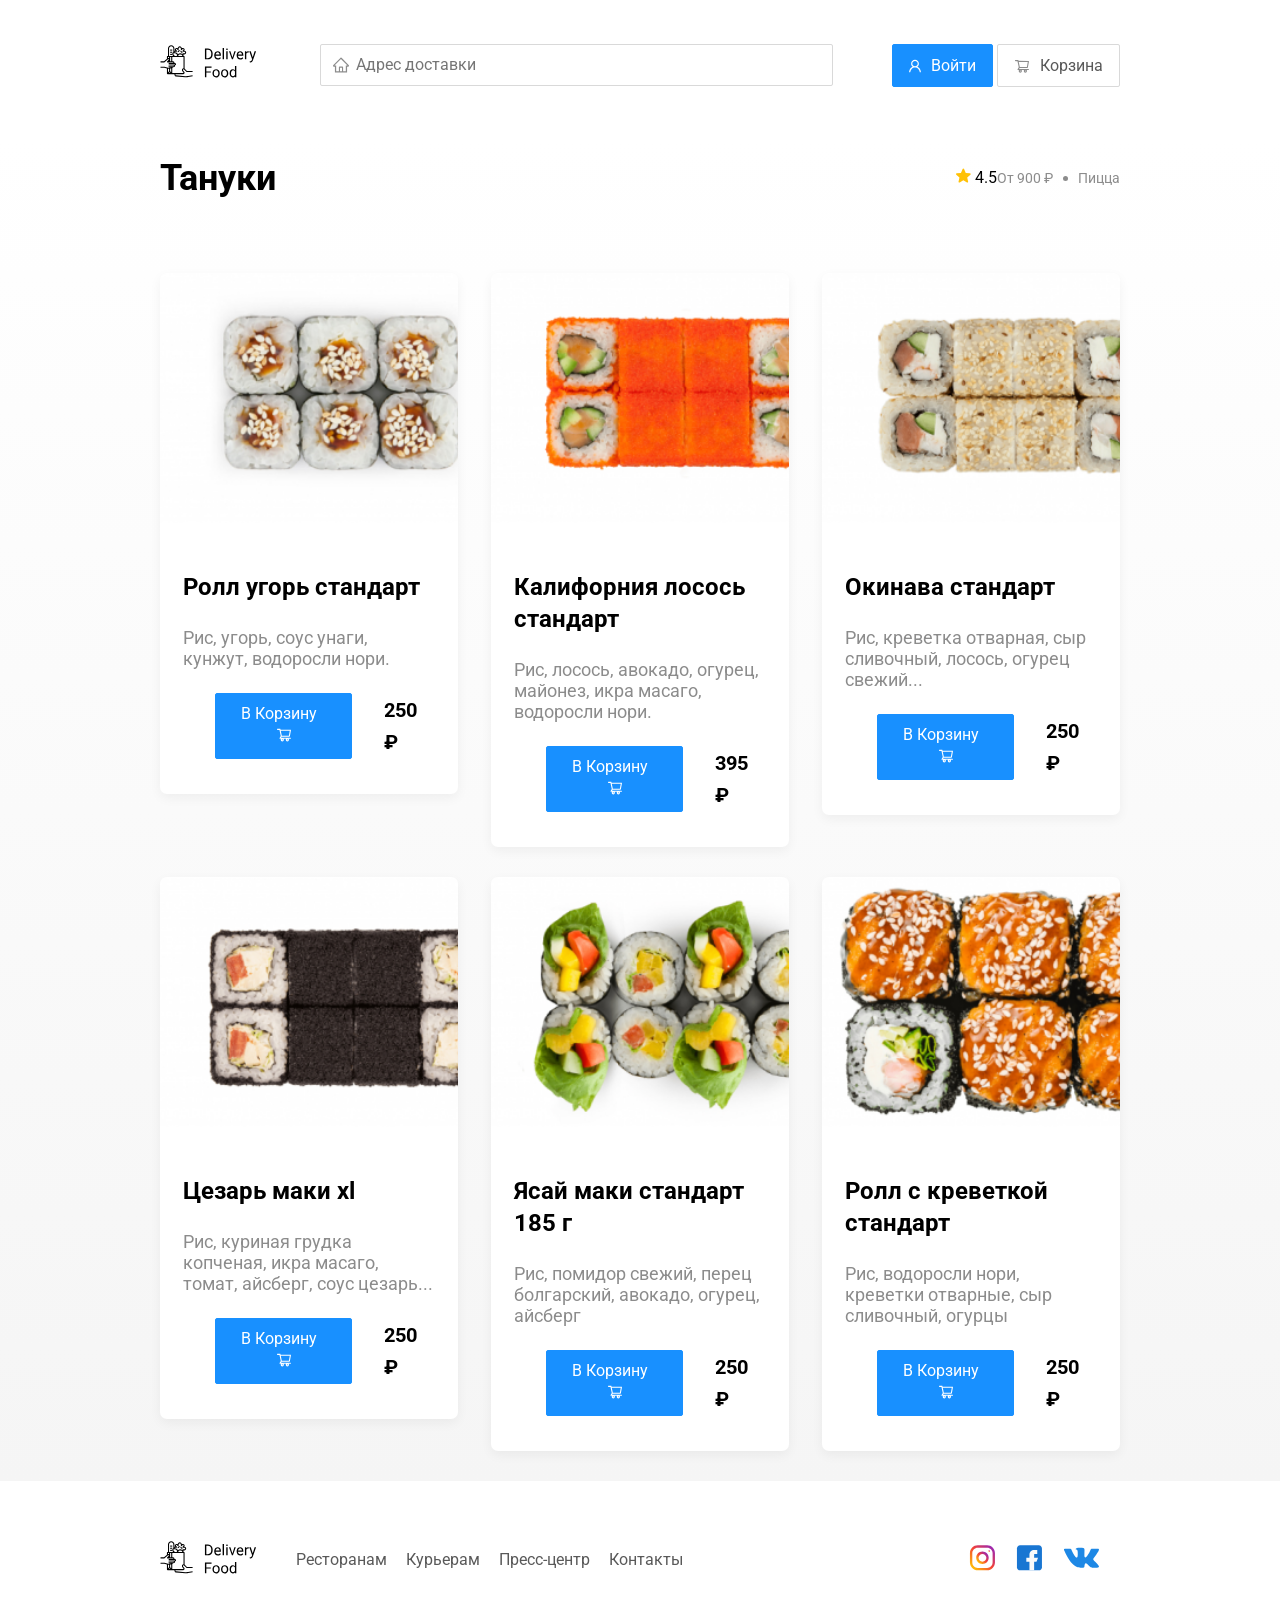
==== restourant.html @ 578c2f4e "pr2_3" ====
<!DOCTYPE html>
<html lang="en">
    <head>
        <meta charset="UTF-8">
        <meta http-equiv="X-UA-Compatible" content="IE=edge">
        <meta name="viewport" content="width=device-width, initial-scale=1.0">
        <title>Restourant - доставка еды на дом</title>
        <link rel="preconnect" href="https://fonts.googleapis.com">
        <link rel="preconnect" href="https://fonts.gstatic.com" crossorigin>
        <link href="https://fonts.googleapis.com/css2?family=Roboto:wght@400;700&display=swap" rel="stylesheet">  
        <link rel="stylesheet" href="css/normalize.css">      
        <link rel="stylesheet" href="css/style.css">
    </head>
    <body>
    <!-- Шапка сайта -->
        <div class="container">
            <header class="header">
                <a href="index.html" class="logo">
                    <img src="img/logo.svg" alt="logo" class="logo">
                </a>
                <input type="text" class="input input-addres" placeholder="Адрес доставки">
                <div class="buttons">
                    <button class="button button-primary">
                        <img src="img/user.svg" alt="user" class="button-icon">
                        <span class="button-text">Войти</span>
                    </button>
                    <button class="button ">
                        <img src="img/shopping-cart.svg" alt="shop" class="button-icon">
                        <span class="button-text">Корзина</span>
                    </button>
                </div>
            </header>
        </div>
        <main class="main">
            <div class="container">
            
                <section class="restaurants">
                    <div class="section-heading">
                        <h2 class="section-title">Тануки</h2>
                        <div class="card-info">
                            <div class="rating">
                                <img src="img/Vector.svg" alt="rating" class="rating-start">
                                4.5
                            </div>
                            <div class="price">От 900 ₽</div>
                            <div class="category">Пицца</div>
                        </div>
                    </div>
                    <!--cards-->
                    <div class="cards">
                        <div class="card">
                            <img src="img/card_1.png" alt="image" class="card-image">
                            <div class="card-text">
                                <div class="card-head">
                                    <h3 class="card-title">Ролл угорь стандарт</h3>  
                                </div>
                                <div class="card-info">
                                    <div class="ingredients">Рис, угорь, соус унаги, кунжут, водоросли нори.</div>
                                    <div class="card-buttons">
                                        <button class="button button-primary">
                                            <span class="button-card-text">В Корзину</span>
                                            <img 
                                            src="img/shopping-cart_бел.svg" 
                                            alt="shopping-cart" 
                                            class="button-card-img"
                                            />   
                                        </button>
                                        <strong class="card-price-bold">250 ₽</strong>
                                    </div>
                                </div>
                            </div>
                        </div>
                        <div class="card">
                            <img src="img/card_2.png" alt="image" class="card-image">
                            <div class="card-text">
                                <div class="card-head">
                                    <h3 class="card-title">Калифорния лосось стандарт</h3>  
                                </div>
                                <div class="card-info">
                                    <div class="ingredients">Рис, лосось, авокадо, огурец, майонез, икра масаго, водоросли нори.</div>
                                    <div class="card-buttons">
                                        <button class="button button-primary">
                                            <span class="button-card-text">В Корзину</span>
                                            <img 
                                            src="img/shopping-cart_бел.svg" 
                                            alt="shopping-cart" 
                                            class="button-card-img"
                                            />   
                                        </button>
                                        <strong class="card-price-bold">395 ₽</strong>
                                    </div>
                                </div>
                            </div>
                        </div>
                        <div class="card">
                            <img src="img/card_3.png" alt="image" class="card-image">
                            <div class="card-text">
                                <div class="card-head">
                                    <h3 class="card-title">Окинава стандарт</h3>  
                                </div>
                                <div class="card-info">
                                    <div class="ingredients"> Рис, креветка отварная, сыр сливочный, лосось, огурец свежий...</div>
                                    <div class="card-buttons">
                                        <button class="button button-primary">
                                            <span class="button-card-text">В Корзину</span>
                                            <img 
                                            src="img/shopping-cart_бел.svg" 
                                            alt="shopping-cart" 
                                            class="button-card-img"
                                            />   
                                        </button>
                                        <strong class="card-price-bold">250 ₽</strong>
                                    </div>
                                </div>
                            </div>
                        </div>
                        <div class="card">
                            <img src="img/card_4.png" alt="image" class="card-image">
                            <div class="card-text">
                                <div class="card-head">
                                    <h3 class="card-title">Цезарь маки хl</h3>  
                                </div>
                                <div class="card-info">
                                    <div class="ingredients">Рис, куриная грудка копченая, икра масаго, томат, айсберг, соус цезарь...</div>
                                    <div class="card-buttons">
                                        <button class="button button-primary">
                                            <span class="button-card-text">В Корзину</span>
                                            <img 
                                            src="img/shopping-cart_бел.svg" 
                                            alt="shopping-cart" 
                                            class="button-card-img"
                                            />   
                                        </button>
                                        <strong class="card-price-bold">250 ₽</strong>
                                    </div>
                                </div>
                            </div>
                        </div>
                        <div class="card">
                            <img src="img/card_5.png" alt="image" class="card-image">
                            <div class="card-text">
                                <div class="card-head">
                                    <h3 class="card-title">Ясай маки стандарт 185 г</h3>  
                                </div>
                                <div class="card-info">
                                    <div class="ingredients">Рис, помидор свежий, перец болгарский, авокадо, огурец, айсберг</div>
                                    <div class="card-buttons">
                                        <button class="button button-primary">
                                            <span class="button-card-text">В Корзину</span>
                                            <img 
                                            src="img/shopping-cart_бел.svg" 
                                            alt="shopping-cart" 
                                            class="button-card-img"
                                            />   
                                        </button>
                                        <strong class="card-price-bold">250 ₽</strong>
                                    </div>
                                </div>
                            </div>
                        </div>
                        <div class="card">
                            <img src="img/card_6.png" alt="image" class="card-image">
                            <div class="card-text">
                                <div class="card-head">
                                    <h3 class="card-title">Ролл с креветкой стандарт</h3>  
                                </div>
                                <div class="card-info">
                                    <div class="ingredients">Рис, водоросли нори, креветки отварные, сыр сливочный, огурцы</div>
                                    <div class="card-buttons">
                                        <button class="button button-primary">
                                            <span class="button-card-text">В Корзину</span>
                                            <img 
                                            src="img/shopping-cart_бел.svg" 
                                            alt="shopping-cart" 
                                            class="button-card-img"
                                            />   
                                        </button>
                                        <strong class="card-price-bold">250 ₽</strong>
                                    </div>
                                </div>
                            </div>
                        </div>
                    </div>
                </section>
            </div>
        </main>
        <footer class="footer">
            <div class="container">
                <div class="footer-block">
                    <img src="img/logo.svg" alt="" class="logo footer-logo">
                    <nav class="footer-nav">
                        <a href="#" class="footer-link">Ресторанам</a>
                        <a href="#" class="footer-link">Курьерам</a>
                        <a href="#" class="footer-link">Пресс-центр</a>
                        <a href="#" class="footer-link">Контакты</a>
                    </nav>
                    <div class="social-links">
                        <a href="#" class="social-link"><img src="img/inst.svg" alt="Instagramm"></a>
                        <a href="#" class="social-link"><img src="img/faceb.svg" alt="facebook"></a>
                        <a href="#" class="social-link"><img src="img/vk.svg" alt="vk"></a>
                    </div>
                </div>
            </div>
        </footer>
    </body>
</html>
---- css/style.css ----
body{
    font-family: 'Roboto', sans-serif;   
    padding-top: 44px;
   }
   
   *{
       box-sizing: border-box;
   }
   .container { 
       max-width: 1200px;
       margin: auto;
   }
   
   .header {
       display: flex;
       align-items: center;
       justify-content: space-between;
       margin-bottom: 40px;
   }
   
   .input{
       background: #FFFFFF;
       border: 1px solid #D9D9D9;
       border-radius: 2px;  
       font-size: 16px;
       line-height: 24px;
       padding: 8px;
       padding-left: 35px;
       background-repeat:  no-repeat;
       background-position: left 11px center;
   }
   .input-addres{
       flex: 0.8;  
       background-image: url(../img/home.svg);
   }
   .input-search{
       width: 300px;
       background-image: url(../img/search.svg);  
       margin-left: auto;
   
   }
   .button {
       padding: 8px 16px;
       background: #FFFFFF;
       border: 1px solid #D9D9D9;
       box-sizing: border-box;
       box-shadow: 0px 0px 2px rgba(0, 0, 0, 0.0015);
       border-radius: 2px;
       color: #595959;
       font-size: 16px;
       line-height: 24px;
   }
   
   .button-primary {
       background: #1890FF;
       border-radius: 2px;
       border: 1px solid #1890FF;
       color: #fff;
   }
   
   .button-icon {
       margin-right: 6px;
       vertical-align: middle;
   }
   .button-card-text{
       margin-right: 10px;
   }
   .button-text{
       vertical-align: middle;
   }
   
   .promo{
       filter: drop-shadow(0px 7px 12px rgba(158, 158, 163, 0.1));
       background: #FFF1B8 url(../img/promo.png) no-repeat top 50px right -100px /800px;
       border-radius: 10px;
       padding: 68px 70px;
       margin-bottom: 56px;
   }
   
   .promo-title{
       font-style: normal;
       font-weight: bold;
       font-size: 39px;
       line-height: 46px;
       color: #302C34;
   }
   
   .promo-text{
       max-width: 538px;
       font-family: Roboto;
       font-style: normal;
       font-weight: normal;
       font-size: 24px;
       line-height: 28px;
       color: #302C34;
   }
   .main{
    background: linear-gradient(180deg, rgba(245, 245, 245, 0) 1.04%, #F5F5F5 100%);
   }
   .section-heading{
       display: flex;
       align-items: center;
       justify-content: space-between;
       margin-bottom: 44px;
       
   }
   
   .section-title{
       font-family: Roboto;
       font-style: normal;
       font-weight: bold;
       font-size: 36px;
       line-height: 42px;
       color: #000000;
       margin-right: 30px;
   }
   .card{
        background: #FFFFFF;
        box-shadow: 0px 4px 12px rgba(0, 0, 0, 0.05);
        border-radius: 7px;
        overflow: hidden;
        margin-bottom: 30px;
        flex-basis: 31%;
        text-decoration: none;
   }
   .cards{
       display: flex;
       align-items: flex-start;
       flex-wrap: wrap;
       justify-content: space-between;
   }
   .card-image{
       width: 384px;
       height: 250px;
       object-fit: cover;
   }
   .card-text{
       padding-top: 20px;
       padding-bottom: 35px;
       padding-left: 23px;
       padding-right: 23px;
   }
   .card-head{
       display: flex;
       align-items: center;
       justify-content: space-between;
   }
   .card-title{
       font-style: normal;
       font-weight: bold;
       font-size: 24px;
       line-height: 32px;
   }
   .card-title-reg{
       font-weight: 400;
   }
   .card-tag{
       font-style: normal;
       font-weight: normal;
       font-size: 12px;
       line-height: 20px;
       color: #FFFFFF;
       background: #262626;
       border-radius: 2px;
       padding: 1px 8px;
   }
   .card-info{
       display: flex;
       align-items: center;
       flex-wrap: wrap;
   }
   .card-buttons{
       display: flex;
       margin-left: 32px;
       align-items: center;
       margin-top: 24px;
   }
   .card-price-bold{
        font-weight: bold;
        font-size: 20px;
        line-height: 32px;
        margin-left: 32px;
   }
   .card .rating{
       margin-right: 26px;
       color: #FFC107;
       font-style: normal;
       font-weight: bold;
       font-size: 18px;
       line-height: 32px;
   }
   .price, 
   .category {
        font-size: 18px;
        line-height: 32px;
        color: #8C8C8C;
   }
   .price{
       margin-right: 10px;
   }
   .ingredients{
        font-size: 18px;
        line-height: 21px;
        color: #8C8C8C;
   }
   .category{
        text-overflow: ellipsis;
        overflow: hidden;
        white-space: nowrap;
        max-width: 150px;
   }
   .price:after{
       content: "";
       width: 5px;
       height: 5px;
       background-color: #8C8C8C;
       display: inline-block;
       vertical-align: middle;
       border-radius: 50%;
       margin-left: 10px;
   }
   .footer{
        padding: 60px 0;
   }
   .footer-block{
        display: flex;
        align-items: center;
        justify-content: space-between;
   }
   .footer-nav{
       margin-right: auto;
       margin-left: 35px;
   }
   .footer-link{
       display: inline-block;
       color: #595959;
       text-decoration: none;

    }
    .footer-link:not(last-child){
        margin-right: 15px;
    }
    .social-links{
        display: flex;
        align-items: center;
    }
    .social-link:not(last-child){
        margin-right: 21px;
    }
    .rating-start{
        background-size: ;
    }

    @media(max-width:1366px){
        .container{
            max-width: 960px;
        }
        .promo{
            background-size: 700px;
            background-position: top right -250px;
        }
        .category, .price{
            font-size: 14px;
        }
    }
    
    @media(max-width:992px){
        .container{
            max-width: 750px;
        }
        .promo{
         padding: 50px;   
         background-size: 400px;
         background-position: center  right -300;
        }
        .promo-text{
            font-size: 18px;
            max-width: 400px;
        }
        .card{
            flex-basis: 49%;
        }
        .footer-link{
            font-size: 16px;
        }
    }
    @media(max-width:768px){
        .container{
            max-width: 560px;
        }
        .card-info{
            flex-wrap: wrap;
        }
        .rating{
            flex-basis: 100%;
        }
        .card-title{
            font-style: 18px;
        }
        .promo{
           background-size: 374px;
        }
        .promo-title{
            font-size: 24px;
            line-height: 1.4;
        }
        .promo-text{
            margin-top: 0;
        }
    }
    @media(max-width:578px){
        .container{
            width: 90%;
        }
        .header{
            flex-wrap: wrap;
        }
        .input-addres{
            order: 5;

            margin-top: 15px;
            flex:1;
        }
        .promo{
            background-image: none;

        }
        .promo-title{
            margin-bottom: 10px;
        }
        .section-title{
            font-size: 20px;
        }
        .card{
           
            flex-basis: 100%;
        }
       .card-image{
           width: 100%;
       }
       .footer{
           padding: 30px 0;
       }
       .footer-block{
           align-items: flex-start;
       }
       .footer-nav{
           margin-left: 0;
           order: 0;
       }
       .footer-logo{
           order: 1;
           margin-right: 14px;
       }
       .social-links{
           order: 2;
       }
    }
    @media(max-width:480px){
        .button{
            min-height: 40px;
        }
        .button-text{
            display: none;
        }
        .section-heading{
            flex-wrap: wrap;
        }
        .promo{
           
            padding: 20px;
        }
        .card-text{
            font-size: 9px;
        }
        .footer-block{
           
            flex-wrap: wrap;
            flex-direction: column;
            align-items: center;
        }
        .footer-logo{
            order: 0;
            margin-bottom: 20px;
        }
        .footer-nav{
            margin-bottom: 20px;
            text-align: center;
            display: flex;
            flex-direction: column;
        }
        .footer-link:not(last-child){
            margin-left: 70px;
        }
    }
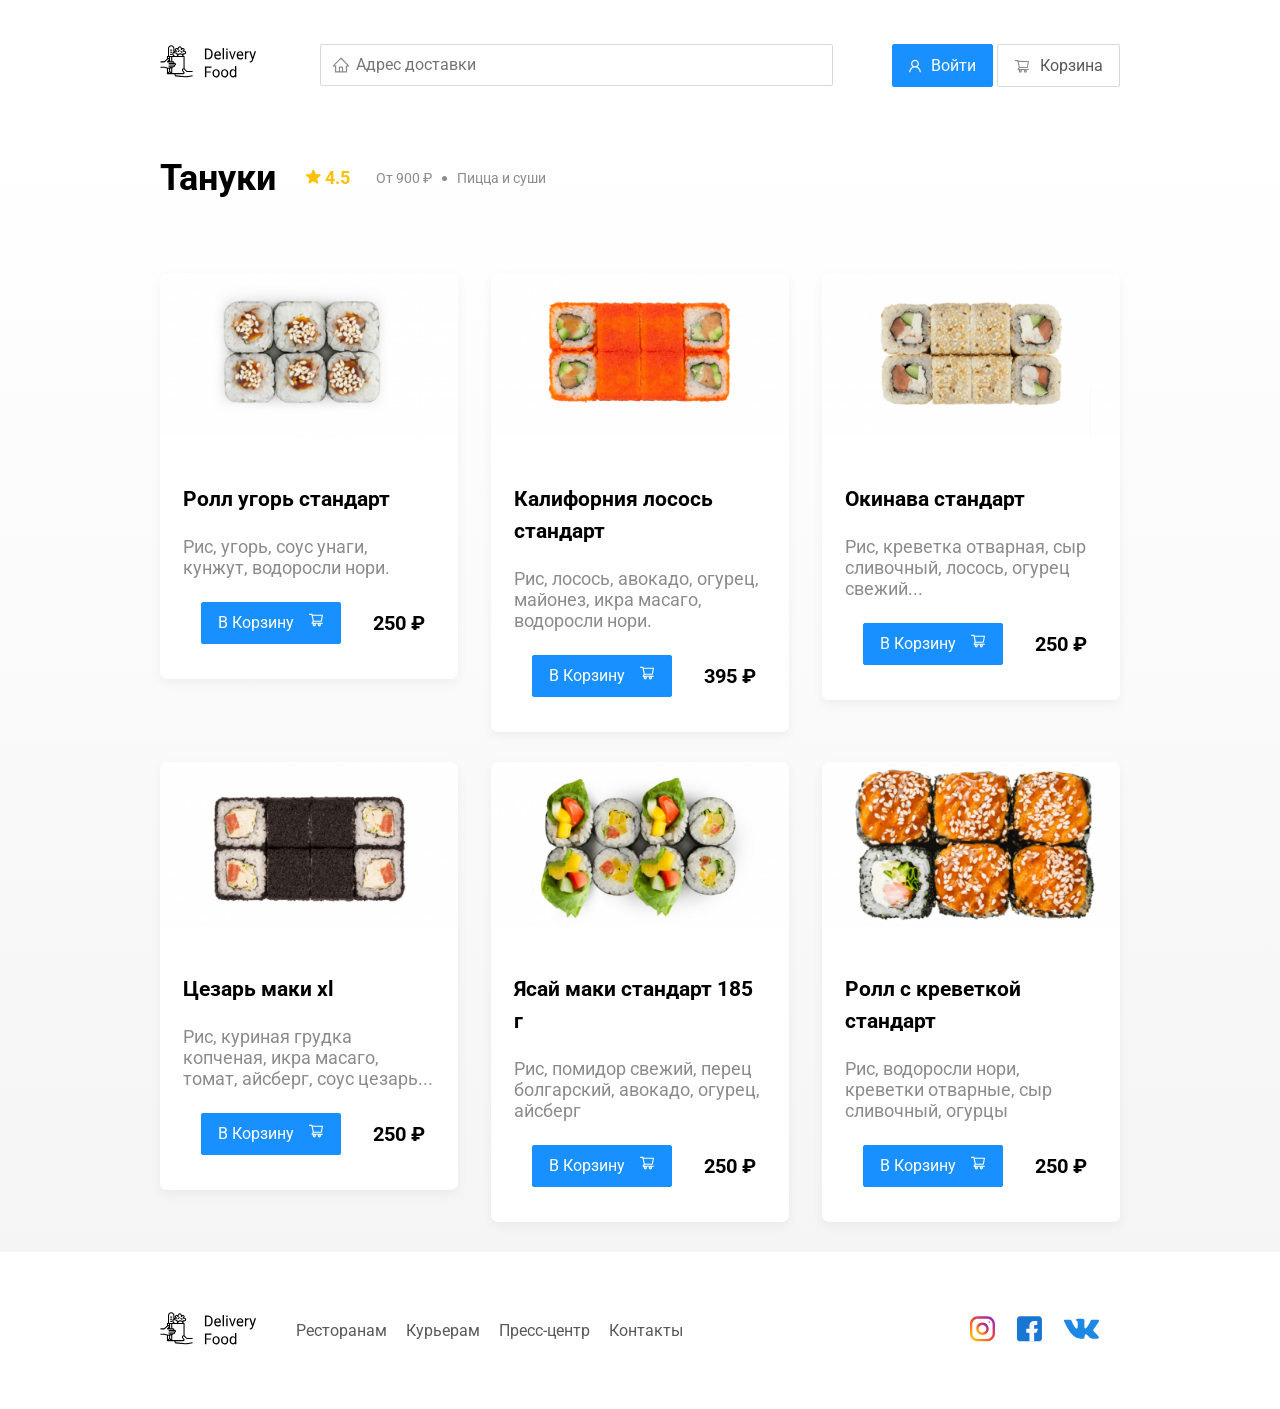
==== commit 18eb62ad: "pr2_3_2" ====
--- a/restourant.html
+++ b/restourant.html
@@ -36,14 +36,15 @@
             
                 <section class="restaurants">
                     <div class="section-heading">
-                        <h2 class="section-title">Тануки</h2>
+                       
                         <div class="card-info">
+                            <h2 class="section-title">Тануки</h2>
                             <div class="rating">
                                 <img src="img/Vector.svg" alt="rating" class="rating-start">
                                 4.5
                             </div>
                             <div class="price">От 900 ₽</div>
-                            <div class="category">Пицца</div>
+                            <div class="category">Пицца и суши</div>
                         </div>
                     </div>
                     <!--cards-->
--- a/css/style.css
+++ b/css/style.css
@@ -129,11 +129,11 @@
        flex-wrap: wrap;
        justify-content: space-between;
    }
-   .card-image{
-       width: 384px;
-       height: 250px;
-       object-fit: cover;
-   }
+   .card-image {
+    width: 100%;
+    height: 100%;
+    object-fit: cover;
+}
    .card-text{
        padding-top: 20px;
        padding-bottom: 35px;
@@ -181,7 +181,7 @@
         line-height: 32px;
         margin-left: 32px;
    }
-   .card .rating{
+   .rating{
        margin-right: 26px;
        color: #FFC107;
        font-style: normal;
@@ -247,9 +247,6 @@
     .social-link:not(last-child){
         margin-right: 21px;
     }
-    .rating-start{
-        background-size: ;
-    }
 
     @media(max-width:1366px){
         .container{
@@ -262,6 +259,12 @@
         .category, .price{
             font-size: 14px;
         }
+        .card-title {
+            font-size: 21px;
+        }
+        .card-buttons {
+            margin-left: 18px;
+        }
     }
     
     @media(max-width:992px){
@@ -306,6 +309,12 @@
         }
         .promo-text{
             margin-top: 0;
+        }
+        .card-buttons {
+            margin-left: 0px;
+        }
+        .card-title {
+            font-size: 18px;
         }
     }
     @media(max-width:578px){
@@ -335,9 +344,6 @@
            
             flex-basis: 100%;
         }
-       .card-image{
-           width: 100%;
-       }
        .footer{
            padding: 30px 0;
        }
@@ -382,14 +388,22 @@
         .footer-logo{
             order: 0;
             margin-bottom: 20px;
+            margin-right: 4px;
         }
         .footer-nav{
             margin-bottom: 20px;
             text-align: center;
             display: flex;
             flex-direction: column;
+            margin-right: 51px;
         }
         .footer-link:not(last-child){
             margin-left: 70px;
         }
+        .card-title {
+            font-size: 20px;
+        }
+        .button-icon {
+            margin-right: 0px;
+        }
     }
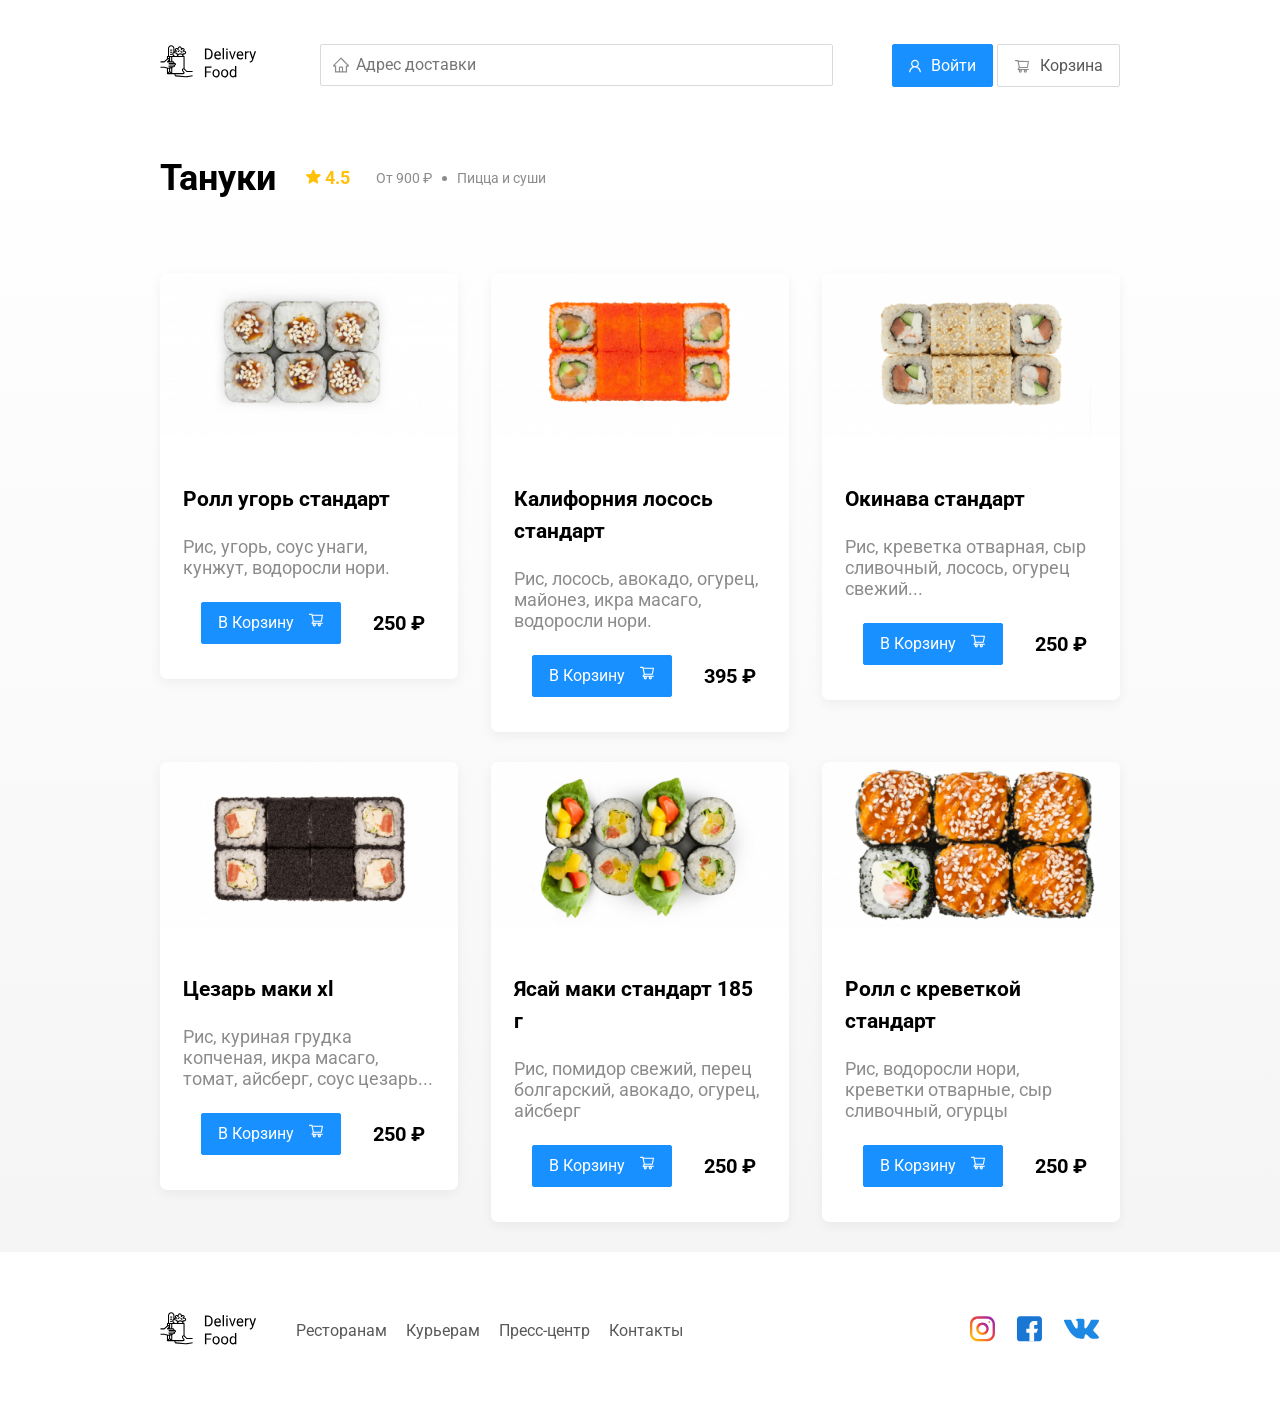
==== commit 59294321: "pr2_4" ====
--- a/restourant.html
+++ b/restourant.html
@@ -9,13 +9,18 @@
         <link rel="preconnect" href="https://fonts.gstatic.com" crossorigin>
         <link href="https://fonts.googleapis.com/css2?family=Roboto:wght@400;700&display=swap" rel="stylesheet">  
         <link rel="stylesheet" href="css/normalize.css">      
-        <link rel="stylesheet" href="css/style.css">
+        <link rel="stylesheet" href="css/style.css">  
+        <link rel="stylesheet" href="css/responsive.css"> 
+        <link
+    rel="stylesheet"
+    href="https://cdnjs.cloudflare.com/ajax/libs/animate.css/4.1.1/animate.min.css"
+  /> 
     </head>
     <body>
     <!-- Шапка сайта -->
         <div class="container">
             <header class="header">
-                <a href="index.html" class="logo">
+                <a href="index.html" class="logo animate__animated animate__fadeInRight delay-1s">
                     <img src="img/logo.svg" alt="logo" class="logo">
                 </a>
                 <input type="text" class="input input-addres" placeholder="Адрес доставки">
@@ -24,7 +29,7 @@
                         <img src="img/user.svg" alt="user" class="button-icon">
                         <span class="button-text">Войти</span>
                     </button>
-                    <button class="button ">
+                    <button class="button" id="cart-button">
                         <img src="img/shopping-cart.svg" alt="shop" class="button-icon">
                         <span class="button-text">Корзина</span>
                     </button>
@@ -49,7 +54,7 @@
                     </div>
                     <!--cards-->
                     <div class="cards">
-                        <div class="card">
+                        <div class="card wow animate__animated animate__fadeInUp" data-wow-delay="0.2s">
                             <img src="img/card_1.png" alt="image" class="card-image">
                             <div class="card-text">
                                 <div class="card-head">
@@ -71,7 +76,7 @@
                                 </div>
                             </div>
                         </div>
-                        <div class="card">
+                        <div class="card wow animate__animated animate__fadeInUp" data-wow-delay="0.4s">
                             <img src="img/card_2.png" alt="image" class="card-image">
                             <div class="card-text">
                                 <div class="card-head">
@@ -93,7 +98,7 @@
                                 </div>
                             </div>
                         </div>
-                        <div class="card">
+                        <div class="card wow animate__animated animate__fadeInUp" data-wow-delay="0.6s">
                             <img src="img/card_3.png" alt="image" class="card-image">
                             <div class="card-text">
                                 <div class="card-head">
@@ -115,7 +120,7 @@
                                 </div>
                             </div>
                         </div>
-                        <div class="card">
+                        <div class="card wow animate__animated animate__fadeInUp" data-wow-delay="0.2s">
                             <img src="img/card_4.png" alt="image" class="card-image">
                             <div class="card-text">
                                 <div class="card-head">
@@ -137,7 +142,7 @@
                                 </div>
                             </div>
                         </div>
-                        <div class="card">
+                        <div class="card wow animate__animated animate__fadeInUp" data-wow-delay="0.4s">
                             <img src="img/card_5.png" alt="image" class="card-image">
                             <div class="card-text">
                                 <div class="card-head">
@@ -159,7 +164,7 @@
                                 </div>
                             </div>
                         </div>
-                        <div class="card">
+                        <div class="card wow animate__animated animate__fadeInUp" data-wow-delay="0.6s">
                             <img src="img/card_6.png" alt="image" class="card-image">
                             <div class="card-text">
                                 <div class="card-head">
@@ -185,7 +190,7 @@
                 </section>
             </div>
         </main>
-        <footer class="footer">
+        <footer class="footer" >
             <div class="container">
                 <div class="footer-block">
                     <img src="img/logo.svg" alt="" class="logo footer-logo">
@@ -203,6 +208,70 @@
                 </div>
             </div>
         </footer>
+        <div class="modal">
+            <div class="modal-dialog">
+                <div class="modal-header">
+                    <h3 class="modal-title">Корзина</h3>
+                    <button class="close">&times;</button>
+                </div>
+                <div class="modal-body">
+                    <div class="food-row">
+                        <span class="food-name"> Ролл угорь стандарт</span>
+                        <strong class="food-price">250 ₽</strong>
+                        <div class="food-counter">
+                            <button class="counter-button">-</button>
+                            <span class="counter">1</span>
+                            <button class="counter-button">+</button>   
+                        </div>
+                    </div>
+                    <div class="food-row">
+                        <span class="food-name"> Ролл угорь стандарт</span>
+                        <strong class="food-price">250 ₽</strong>
+                        <div class="food-counter">
+                            <button class="counter-button">-</button>
+                            <span class="counter">1</span>
+                            <button class="counter-button">+</button>   
+                        </div>
+                    </div>
+                    <div class="food-row">
+                        <span class="food-name"> Ролл угорь стандарт</span>
+                        <strong class="food-price">250 ₽</strong>
+                        <div class="food-counter">
+                            <button class="counter-button">-</button>
+                            <span class="counter">1</span>
+                            <button class="counter-button">+</button>   
+                        </div>
+                    </div>
+                    <div class="food-row">
+                        <span class="food-name"> Ролл угорь стандарт</span>
+                        <strong class="food-price">250 ₽</strong>
+                        <div class="food-counter">
+                            <button class="counter-button">-</button>
+                            <span class="counter">1</span>
+                            <button class="counter-button">+</button>   
+                        </div>
+                    </div>
+                    <div class="food-row">
+                        <span class="food-name"> Ролл угорь стандарт</span>
+                        <strong class="food-price">250 ₽</strong>
+                        <div class="food-counter">
+                            <button class="counter-button">-</button>
+                            <span class="counter">1</span>
+                            <button class="counter-button">+</button>   
+                        </div>
+                    </div>
+                </div>
+                <div class="modal-footer">
+                    <span class="modal-pricetag">1250 ₽</span>
+                    <div class="footer-buttons">
+                        <button class="button button-primary">Офрормить заказ</button>
+                        <button class="button">Отмена</button>
+                    </div>
+                </div>
+            </div>   
+        </div>
+        <script src="js/wow.min.js"></script>
+        <script src="js/main.js"></script>
     </body>
 </html>
 
--- a/css/style.css
+++ b/css/style.css
@@ -247,163 +247,104 @@
     .social-link:not(last-child){
         margin-right: 21px;
     }
-
-    @media(max-width:1366px){
-        .container{
-            max-width: 960px;
-        }
-        .promo{
-            background-size: 700px;
-            background-position: top right -250px;
-        }
-        .category, .price{
-            font-size: 14px;
-        }
-        .card-title {
-            font-size: 21px;
-        }
-        .card-buttons {
-            margin-left: 18px;
-        }
-    }
-    
-    @media(max-width:992px){
-        .container{
-            max-width: 750px;
-        }
-        .promo{
-         padding: 50px;   
-         background-size: 400px;
-         background-position: center  right -300;
-        }
-        .promo-text{
-            font-size: 18px;
-            max-width: 400px;
-        }
-        .card{
-            flex-basis: 49%;
-        }
-        .footer-link{
-            font-size: 16px;
-        }
-    }
-    @media(max-width:768px){
-        .container{
-            max-width: 560px;
-        }
-        .card-info{
-            flex-wrap: wrap;
-        }
-        .rating{
-            flex-basis: 100%;
-        }
-        .card-title{
-            font-style: 18px;
-        }
-        .promo{
-           background-size: 374px;
-        }
-        .promo-title{
-            font-size: 24px;
-            line-height: 1.4;
-        }
-        .promo-text{
-            margin-top: 0;
-        }
-        .card-buttons {
-            margin-left: 0px;
-        }
-        .card-title {
-            font-size: 18px;
-        }
-    }
-    @media(max-width:578px){
-        .container{
-            width: 90%;
-        }
-        .header{
-            flex-wrap: wrap;
-        }
-        .input-addres{
-            order: 5;
-
-            margin-top: 15px;
-            flex:1;
-        }
-        .promo{
-            background-image: none;
-
-        }
-        .promo-title{
-            margin-bottom: 10px;
-        }
-        .section-title{
-            font-size: 20px;
-        }
-        .card{
-           
-            flex-basis: 100%;
-        }
-       .footer{
-           padding: 30px 0;
-       }
-       .footer-block{
-           align-items: flex-start;
-       }
-       .footer-nav{
-           margin-left: 0;
-           order: 0;
-       }
-       .footer-logo{
-           order: 1;
-           margin-right: 14px;
-       }
-       .social-links{
-           order: 2;
-       }
-    }
-    @media(max-width:480px){
-        .button{
-            min-height: 40px;
-        }
-        .button-text{
-            display: none;
-        }
-        .section-heading{
-            flex-wrap: wrap;
-        }
-        .promo{
-           
-            padding: 20px;
-        }
-        .card-text{
-            font-size: 9px;
-        }
-        .footer-block{
-           
-            flex-wrap: wrap;
-            flex-direction: column;
-            align-items: center;
-        }
-        .footer-logo{
-            order: 0;
-            margin-bottom: 20px;
-            margin-right: 4px;
-        }
-        .footer-nav{
-            margin-bottom: 20px;
-            text-align: center;
-            display: flex;
-            flex-direction: column;
-            margin-right: 51px;
-        }
-        .footer-link:not(last-child){
-            margin-left: 70px;
-        }
-        .card-title {
-            font-size: 20px;
-        }
-        .button-icon {
-            margin-right: 0px;
-        }
-    }+    .modal{
+        position: fixed;
+        left: 0;
+        top: 0;
+        width: 100%;
+        height: 100%;
+        background: rgba(0, 0, 0, 0.4);
+        display: none;
+    }
+    .is-open{
+        display: flex;
+    }
+    .modal-dialog{
+        max-width: 780px;
+        width: 95%;
+        background: #FFFFFF;
+        border-radius: 5px;
+        margin: auto;
+        padding: 40px 45px;
+    }
+    .modal-title{
+        margin: 0;
+        font-weight: bold;
+        font-size: 36px;
+        line-height: 42px;
+    }
+    .modal-header{
+        display: flex;
+        align-items: center;
+        justify-content: space-between;
+        margin-bottom: 45px;
+    }
+    .close{
+        font-size: 36px;
+        border: none;
+        background-color: transparent;
+    }
+    .modal-body{
+        margin-bottom: 52px;
+    }
+    .food-row{
+        display: flex;
+        align-items: flex-start;
+        justify-content: space-between;
+        padding-bottom: 8px;
+        border-bottom: 1px solid #D9D9D9;
+        margin-bottom: 15px;
+    }
+    .food-name{
+        font-weight: normal;
+        font-size: 18px;
+        line-height: 32px;
+    }
+    .food-price{
+        margin-left: auto;
+        margin-right: 47px;
+        font-weight: bold;
+        font-size: 20px;
+        line-height: 32px;
+    }
+    .food-counter{
+        display: flex;
+        align-items: center;
+    }
+    .counter-button{
+        display: flex;
+        align-items: center;
+        justify-content: center;
+        width: 39px;
+        height: 32px;
+        background: #FFFFFF;
+        border: 1px solid #40A9FF;
+        box-sizing: border-box;
+        border-radius: 2px;
+        font-weight: normal;
+        font-size: 14px;
+        line-height: 22px;
+        color: #40A9FF;
+    }
+    .counter{
+        font-size: 16px;
+        line-height: 24px;
+        margin-left: 10px;
+        margin-right: 10px;
+    }
+    .modal-footer{
+        display: flex;
+        align-items: center;
+        justify-content: space-between;
+    }
+    .footer-buttons{
+        display: flex;
+        align-items: center;
+    }
+    .modal-pricetag{
+        background: #262626;
+        border-radius: 5px;
+        color: #FFFFFF;
+        padding: 15px 20px;
+    }
+    
--- a/css/responsive.css
+++ b/css/responsive.css
@@ -0,0 +1,159 @@
+@media(max-width:1366px){
+    .container{
+        max-width: 960px;
+    }
+    .promo{
+        background-size: 700px;
+        background-position: top right -250px;
+    }
+    .category, .price{
+        font-size: 14px;
+    }
+    .card-title {
+        font-size: 21px;
+    }
+    .card-buttons {
+        margin-left: 18px;
+    }
+}
+
+@media(max-width:992px){
+    .container{
+        max-width: 750px;
+    }
+    .promo{
+     padding: 50px;   
+     background-size: 400px;
+     background-position: center  right -300;
+    }
+    .promo-text{
+        font-size: 18px;
+        max-width: 400px;
+    }
+    .card{
+        flex-basis: 49%;
+    }
+    .footer-link{
+        font-size: 16px;
+    }
+}
+@media(max-width:768px){
+    .container{
+        max-width: 560px;
+    }
+    .card-info{
+        flex-wrap: wrap;
+    }
+    .rating{
+        flex-basis: 100%;
+    }
+    .card-title{
+        font-style: 18px;
+    }
+    .promo{
+       background-size: 374px;
+    }
+    .promo-title{
+        font-size: 24px;
+        line-height: 1.4;
+    }
+    .promo-text{
+        margin-top: 0;
+    }
+    .card-buttons {
+        margin-left: 0px;
+    }
+    .card-title {
+        font-size: 18px;
+    }
+}
+@media(max-width:578px){
+    .container{
+        width: 90%;
+    }
+    .header{
+        flex-wrap: wrap;
+    }
+    .input-addres{
+        order: 5;
+
+        margin-top: 15px;
+        flex:1;
+    }
+    .promo{
+        background-image: none;
+
+    }
+    .promo-title{
+        margin-bottom: 10px;
+    }
+    .section-title{
+        font-size: 20px;
+    }
+    .card{
+       
+        flex-basis: 100%;
+    }
+   .footer{
+       padding: 30px 0;
+   }
+   .footer-block{
+       align-items: flex-start;
+   }
+   .footer-nav{
+       margin-left: 0;
+       order: 0;
+   }
+   .footer-logo{
+       order: 1;
+       margin-right: 14px;
+   }
+   .social-links{
+       order: 2;
+   }
+}
+@media(max-width:480px){
+    .button{
+        min-height: 40px;
+    }
+    .button-text{
+        display: none;
+    }
+    .section-heading{
+        flex-wrap: wrap;
+    }
+    .promo{
+       
+        padding: 20px;
+    }
+    .card-text{
+        font-size: 9px;
+    }
+    .footer-block{
+       
+        flex-wrap: wrap;
+        flex-direction: column;
+        align-items: center;
+    }
+    .footer-logo{
+        order: 0;
+        margin-bottom: 20px;
+        margin-right: 4px;
+    }
+    .footer-nav{
+        margin-bottom: 20px;
+        text-align: center;
+        display: flex;
+        flex-direction: column;
+        margin-right: 51px;
+    }
+    .footer-link:not(last-child){
+        margin-left: 70px;
+    }
+    .card-title {
+        font-size: 20px;
+    }
+    .button-icon {
+        margin-right: 0px;
+    }
+}
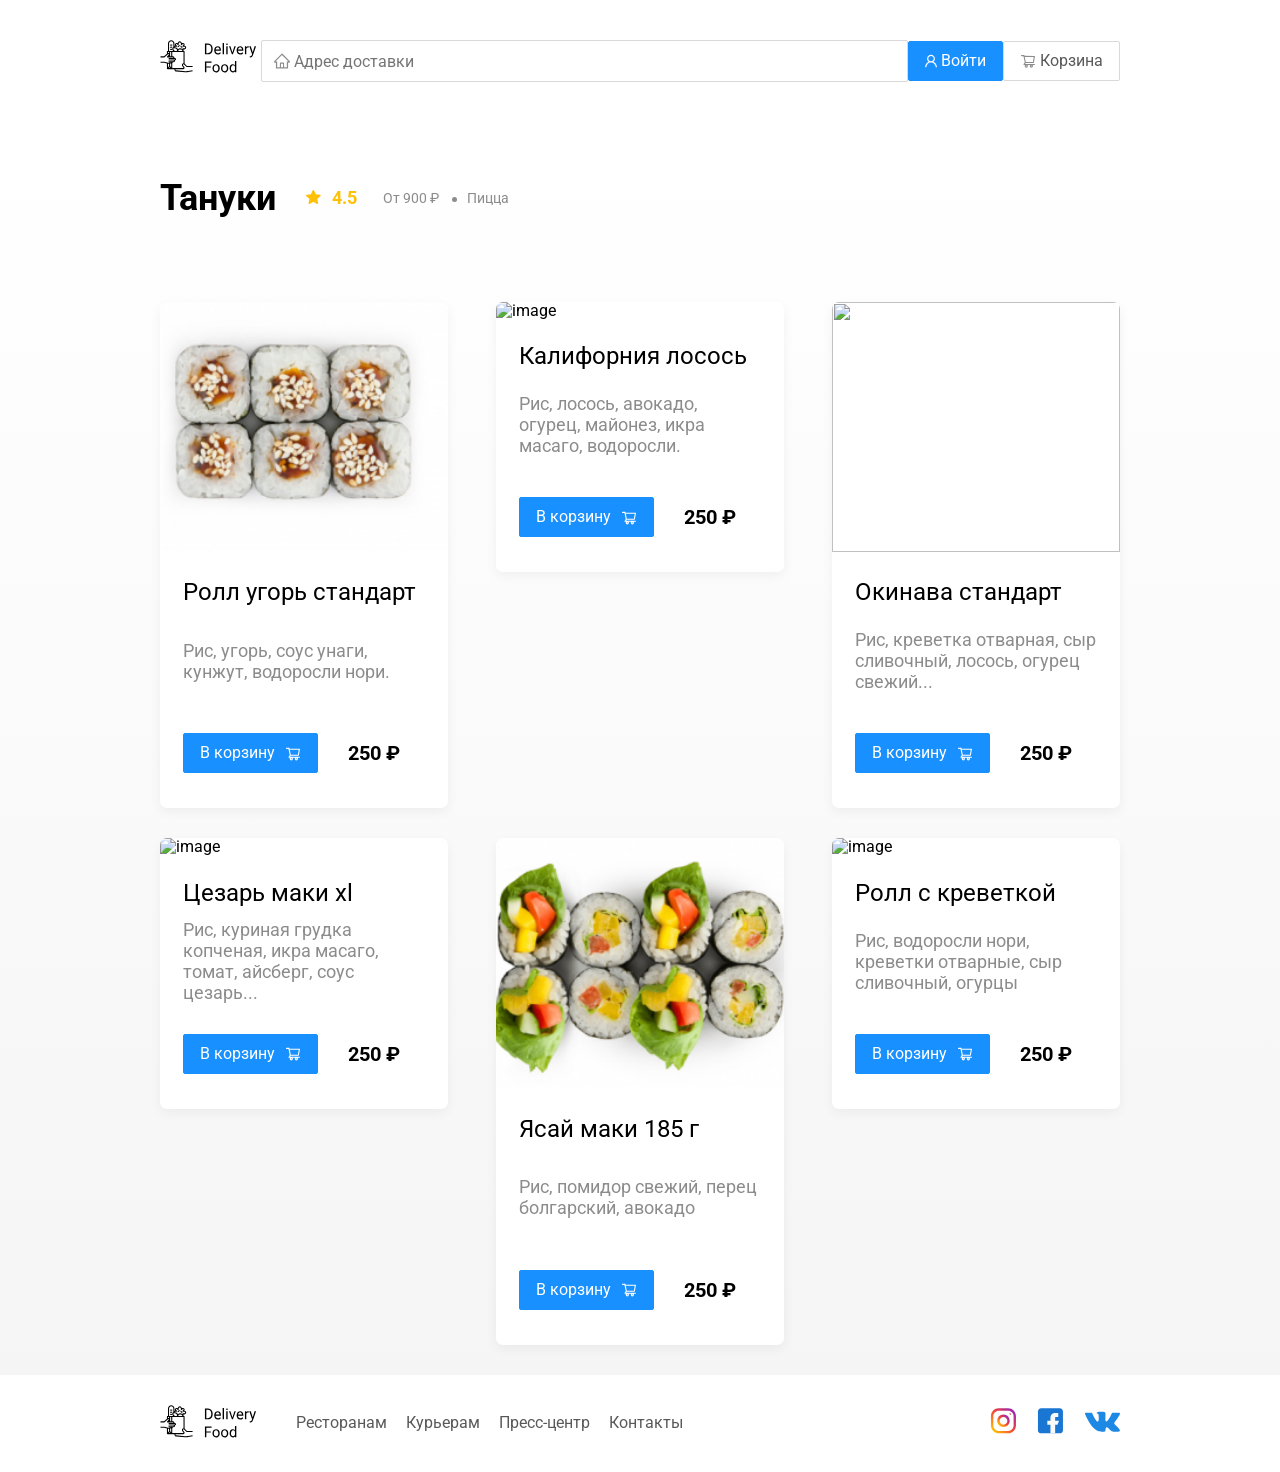
==== commit d5654576: "pr4_3" ====
--- a/restourant.html
+++ b/restourant.html
@@ -1,277 +1,266 @@
 <!DOCTYPE html>
 <html lang="en">
-    <head>
-        <meta charset="UTF-8">
-        <meta http-equiv="X-UA-Compatible" content="IE=edge">
-        <meta name="viewport" content="width=device-width, initial-scale=1.0">
-        <title>Restourant - доставка еды на дом</title>
-        <link rel="preconnect" href="https://fonts.googleapis.com">
-        <link rel="preconnect" href="https://fonts.gstatic.com" crossorigin>
-        <link href="https://fonts.googleapis.com/css2?family=Roboto:wght@400;700&display=swap" rel="stylesheet">  
-        <link rel="stylesheet" href="css/normalize.css">      
-        <link rel="stylesheet" href="css/style.css">  
-        <link rel="stylesheet" href="css/responsive.css"> 
-        <link
-    rel="stylesheet"
-    href="https://cdnjs.cloudflare.com/ajax/libs/animate.css/4.1.1/animate.min.css"
-  /> 
-    </head>
-    <body>
-    <!-- Шапка сайта -->
+<head>
+    <meta charset="UTF-8">
+    <meta name="viewport" content="width=device-width, initial-scale=1.0">
+    <meta http-equiv="X-UA-Compatible" content="ie=edge">
+    <title>Delivery Food - доставка еды на дом</title>
+    <link rel="preconnect" href="https://fonts.googleapis.com">
+    <link rel="preconnect" href="https://fonts.gstatic.com" crossorigin>
+    <link href="https://fonts.googleapis.com/css2?family=Roboto:wght@400;700&display=swap" rel="stylesheet">
+    <link rel="stylesheet" href="css/normalize.css">
+    <link rel="stylesheet" href="https://cdnjs.cloudflare.com/ajax/libs/animate.css/4.1.1/animate.min.css"/>
+    <link rel="stylesheet" href="css/style.css">
+</head>
+<body>
+    <div class="container">
+        <header class="header">
+            <a href="index.html" class=""><img src="img/logo.svg" alt="Delivery Food" class="logo"></a>
+            <input type="text" class="input input-address" placeholder="Адрес доставки">
+            <div class="buttons">
+                <button class="button button-primary"> 
+                    <img src="img/login.svg" alt="" class="button-icon"> 
+                    <span class="button-text"> Войти </span> 
+                </button>
+                <button class="button " id="cart-button"> 
+                    <img src="img/shopping-cart.svg" alt="" class="button-icon"> 
+                    <span class="button-text"> Корзина </span>
+                </button>
+            </div>
+        </header>
+    </div>   
+    
+    <main class="main">
         <div class="container">
-            <header class="header">
-                <a href="index.html" class="logo animate__animated animate__fadeInRight delay-1s">
-                    <img src="img/logo.svg" alt="logo" class="logo">
-                </a>
-                <input type="text" class="input input-addres" placeholder="Адрес доставки">
-                <div class="buttons">
-                    <button class="button button-primary">
-                        <img src="img/user.svg" alt="user" class="button-icon">
-                        <span class="button-text">Войти</span>
-                    </button>
-                    <button class="button" id="cart-button">
-                        <img src="img/shopping-cart.svg" alt="shop" class="button-icon">
-                        <span class="button-text">Корзина</span>
-                    </button>
-                </div>
-            </header>
+            <section class="cards-block">
+                <div class="section-heading">
+                    <h2 class="section-title">
+                        Тануки
+                    </h2>
+                    <div class="card-info">
+                        <div class="rating">
+                            <img src="img/star.svg" alt="star" class="rating-star">
+                            4.5
+                        </div>
+                        <div class="price">
+                            От 900 ₽
+                        </div>
+                        <div class="category">
+                            Пицца
+                        </div>
+                    </div>
+                </div>
+                <div class="cards">
+                    <div class="card wow animate__animated animate__fadeInUp" data-wow-delay="0">
+                        <img src="img/rol.jpg" alt="image" class="card-image">
+                        <div class="card-text">
+                            <div class="card-heading">
+                                <h3 class="card-title card-title-reg">
+                                    Ролл угорь стандарт
+                                </h3>
+                            </div>
+                            <div class="card-info">
+                                <div class="ingredietns">
+                                    Рис, угорь, соус унаги, кунжут, водоросли нори.
+                                </div>
+                            </div>
+                            <div class="card-buttons">
+                                <button class="button button-primary">
+                                    <span class="button-card-text">В корзину</span>
+                                    <img src="img/cart2.svg" alt="shopping-cart" class="card-button-image">
+                                </button>
+                                <strong class="card-price-bold">250 ₽</strong>
+                            </div>
+                        </div>
+                    </div>
+                    <div class="card wow animate__animated animate__fadeInUp" data-wow-delay="0.2s">
+                        <img src="img/kaliflos.jpg" alt="image" class="card-image">
+                        <div class="card-text">
+                            <div class="card-heading">
+                                <h3 class="card-title card-title-reg">
+                                    Калифорния лосось
+                                </h3>
+                            </div>
+                            <div class="card-info">
+                                <div class="ingredietns">
+                                    Рис, лосось, авокадо, огурец, майонез, икра масаго, водоросли.
+                                </div>
+                            </div>
+                            <div class="card-buttons">
+                                <button class="button button-primary">
+                                    <span class="button-card-text">В корзину</span>
+                                    <img src="img/cart2.svg" alt="shopping-cart" class="card-button-image">
+                                </button>
+                                <strong class="card-price-bold">250 ₽</strong>
+                            </div>
+                        </div>
+                    </div>
+                    <div class="card wow animate__animated animate__fadeInUp" data-wow-delay="0.4s">
+                        <img src="img/okinava.jpg"image" class="card-image">
+                        <div class="card-text">
+                            <div class="card-heading">
+                                <h3 class="card-title card-title-reg">
+                                    Окинава стандарт
+                                </h3>
+                            </div>
+                            <div class="card-info">
+                                <div class="ingredietns">
+                                    Рис, креветка отварная, сыр сливочный, лосось, огурец свежий...
+                                </div>
+                            </div>
+                            <div class="card-buttons">
+                                <button class="button button-primary">
+                                    <span class="button-card-text">В корзину</span>
+                                    <img src="img/cart2.svg" alt="shopping-cart" class="card-button-image">
+                                </button>
+                                <strong class="card-price-bold">250 ₽</strong>
+                            </div>
+                        </div>
+                    </div>
+                    <div class="card wow animate__animated animate__fadeInUp" data-wow-delay="0">
+                        <img src="img/ces.jpg" alt="image" class="card-image">
+                        <div class="card-text">
+                            <div class="card-heading">
+                                <h3 class="card-title card-title-reg">
+                                    Цезарь маки хl
+                                </h3>
+                            </div>
+                            <div class="card-info">
+                                <div class="ingredietns">
+                                    Рис, куриная грудка копченая, икра масаго, томат, айсберг, соус цезарь...
+                                </div>
+                            </div>
+                            <div class="card-buttons">
+                                <button class="button button-primary">
+                                    <span class="button-card-text">В корзину</span>
+                                    <img src="img/cart2.svg" alt="shopping-cart" class="card-button-image">
+                                </button>
+                                <strong class="card-price-bold">250 ₽</strong>
+                            </div>
+                        </div>
+                    </div>
+                    <div class="card wow animate__animated animate__fadeInUp" data-wow-delay="0.2s">
+                        <img src="img/yasay.jpg" alt="image" class="card-image">
+                        <div class="card-text">
+                            <div class="card-heading">
+                                <h3 class="card-title card-title-reg">
+                                    Ясай маки 185 г
+                                </h3>
+                            </div>
+                            <div class="card-info">
+                                <div class="ingredietns">
+                                    Рис, помидор свежий, перец болгарский, авокадо
+                                </div>
+                            </div>
+                            <div class="card-buttons">
+                                <button class="button button-primary">
+                                    <span class="button-card-text">В корзину</span>
+                                    <img src="img/cart2.svg" alt="shopping-cart" class="card-button-image">
+                                </button>
+                                <strong class="card-price-bold">250 ₽</strong>
+                            </div>
+                        </div>
+                    </div>
+                    <div class="card wow animate__animated animate__fadeInUp" data-wow-delay="0.4s">
+                        <img src="img/roolls.jpg" alt="image" class="card-image">
+                        <div class="card-text">
+                            <div class="card-heading">
+                                <h3 class="card-title card-title-reg">
+                                    Ролл с креветкой
+                                </h3>
+                            </div>
+                            <div class="card-info">
+                                <div class="ingredietns">
+                                    Рис, водоросли нори, креветки отварные, сыр сливочный, огурцы
+                                </div>
+                            </div>
+                            <div class="card-buttons">
+                                <button class="button button-primary">
+                                    <span class="button-card-text">В корзину</span>
+                                    <img src="img/cart2.svg" alt="shopping-cart" class="card-button-image">
+                                </button>
+                                <strong class="card-price-bold">250 ₽</strong>
+                            </div>
+                        </div>
+                    </div>
+                    
+                </div>
+            </section>
         </div>
-        <main class="main">
-            <div class="container">
-            
-                <section class="restaurants">
-                    <div class="section-heading">
-                       
-                        <div class="card-info">
-                            <h2 class="section-title">Тануки</h2>
-                            <div class="rating">
-                                <img src="img/Vector.svg" alt="rating" class="rating-start">
-                                4.5
-                            </div>
-                            <div class="price">От 900 ₽</div>
-                            <div class="category">Пицца и суши</div>
-                        </div>
-                    </div>
-                    <!--cards-->
-                    <div class="cards">
-                        <div class="card wow animate__animated animate__fadeInUp" data-wow-delay="0.2s">
-                            <img src="img/card_1.png" alt="image" class="card-image">
-                            <div class="card-text">
-                                <div class="card-head">
-                                    <h3 class="card-title">Ролл угорь стандарт</h3>  
-                                </div>
-                                <div class="card-info">
-                                    <div class="ingredients">Рис, угорь, соус унаги, кунжут, водоросли нори.</div>
-                                    <div class="card-buttons">
-                                        <button class="button button-primary">
-                                            <span class="button-card-text">В Корзину</span>
-                                            <img 
-                                            src="img/shopping-cart_бел.svg" 
-                                            alt="shopping-cart" 
-                                            class="button-card-img"
-                                            />   
-                                        </button>
-                                        <strong class="card-price-bold">250 ₽</strong>
-                                    </div>
-                                </div>
-                            </div>
-                        </div>
-                        <div class="card wow animate__animated animate__fadeInUp" data-wow-delay="0.4s">
-                            <img src="img/card_2.png" alt="image" class="card-image">
-                            <div class="card-text">
-                                <div class="card-head">
-                                    <h3 class="card-title">Калифорния лосось стандарт</h3>  
-                                </div>
-                                <div class="card-info">
-                                    <div class="ingredients">Рис, лосось, авокадо, огурец, майонез, икра масаго, водоросли нори.</div>
-                                    <div class="card-buttons">
-                                        <button class="button button-primary">
-                                            <span class="button-card-text">В Корзину</span>
-                                            <img 
-                                            src="img/shopping-cart_бел.svg" 
-                                            alt="shopping-cart" 
-                                            class="button-card-img"
-                                            />   
-                                        </button>
-                                        <strong class="card-price-bold">395 ₽</strong>
-                                    </div>
-                                </div>
-                            </div>
-                        </div>
-                        <div class="card wow animate__animated animate__fadeInUp" data-wow-delay="0.6s">
-                            <img src="img/card_3.png" alt="image" class="card-image">
-                            <div class="card-text">
-                                <div class="card-head">
-                                    <h3 class="card-title">Окинава стандарт</h3>  
-                                </div>
-                                <div class="card-info">
-                                    <div class="ingredients"> Рис, креветка отварная, сыр сливочный, лосось, огурец свежий...</div>
-                                    <div class="card-buttons">
-                                        <button class="button button-primary">
-                                            <span class="button-card-text">В Корзину</span>
-                                            <img 
-                                            src="img/shopping-cart_бел.svg" 
-                                            alt="shopping-cart" 
-                                            class="button-card-img"
-                                            />   
-                                        </button>
-                                        <strong class="card-price-bold">250 ₽</strong>
-                                    </div>
-                                </div>
-                            </div>
-                        </div>
-                        <div class="card wow animate__animated animate__fadeInUp" data-wow-delay="0.2s">
-                            <img src="img/card_4.png" alt="image" class="card-image">
-                            <div class="card-text">
-                                <div class="card-head">
-                                    <h3 class="card-title">Цезарь маки хl</h3>  
-                                </div>
-                                <div class="card-info">
-                                    <div class="ingredients">Рис, куриная грудка копченая, икра масаго, томат, айсберг, соус цезарь...</div>
-                                    <div class="card-buttons">
-                                        <button class="button button-primary">
-                                            <span class="button-card-text">В Корзину</span>
-                                            <img 
-                                            src="img/shopping-cart_бел.svg" 
-                                            alt="shopping-cart" 
-                                            class="button-card-img"
-                                            />   
-                                        </button>
-                                        <strong class="card-price-bold">250 ₽</strong>
-                                    </div>
-                                </div>
-                            </div>
-                        </div>
-                        <div class="card wow animate__animated animate__fadeInUp" data-wow-delay="0.4s">
-                            <img src="img/card_5.png" alt="image" class="card-image">
-                            <div class="card-text">
-                                <div class="card-head">
-                                    <h3 class="card-title">Ясай маки стандарт 185 г</h3>  
-                                </div>
-                                <div class="card-info">
-                                    <div class="ingredients">Рис, помидор свежий, перец болгарский, авокадо, огурец, айсберг</div>
-                                    <div class="card-buttons">
-                                        <button class="button button-primary">
-                                            <span class="button-card-text">В Корзину</span>
-                                            <img 
-                                            src="img/shopping-cart_бел.svg" 
-                                            alt="shopping-cart" 
-                                            class="button-card-img"
-                                            />   
-                                        </button>
-                                        <strong class="card-price-bold">250 ₽</strong>
-                                    </div>
-                                </div>
-                            </div>
-                        </div>
-                        <div class="card wow animate__animated animate__fadeInUp" data-wow-delay="0.6s">
-                            <img src="img/card_6.png" alt="image" class="card-image">
-                            <div class="card-text">
-                                <div class="card-head">
-                                    <h3 class="card-title">Ролл с креветкой стандарт</h3>  
-                                </div>
-                                <div class="card-info">
-                                    <div class="ingredients">Рис, водоросли нори, креветки отварные, сыр сливочный, огурцы</div>
-                                    <div class="card-buttons">
-                                        <button class="button button-primary">
-                                            <span class="button-card-text">В Корзину</span>
-                                            <img 
-                                            src="img/shopping-cart_бел.svg" 
-                                            alt="shopping-cart" 
-                                            class="button-card-img"
-                                            />   
-                                        </button>
-                                        <strong class="card-price-bold">250 ₽</strong>
-                                    </div>
-                                </div>
-                            </div>
-                        </div>
-                    </div>
-                </section>
-            </div>
-        </main>
-        <footer class="footer" >
-            <div class="container">
-                <div class="footer-block">
-                    <img src="img/logo.svg" alt="" class="logo footer-logo">
-                    <nav class="footer-nav">
-                        <a href="#" class="footer-link">Ресторанам</a>
-                        <a href="#" class="footer-link">Курьерам</a>
-                        <a href="#" class="footer-link">Пресс-центр</a>
-                        <a href="#" class="footer-link">Контакты</a>
-                    </nav>
-                    <div class="social-links">
-                        <a href="#" class="social-link"><img src="img/inst.svg" alt="Instagramm"></a>
-                        <a href="#" class="social-link"><img src="img/faceb.svg" alt="facebook"></a>
-                        <a href="#" class="social-link"><img src="img/vk.svg" alt="vk"></a>
-                    </div>
-                </div>
-            </div>
-        </footer>
-        <div class="modal">
-            <div class="modal-dialog">
-                <div class="modal-header">
-                    <h3 class="modal-title">Корзина</h3>
-                    <button class="close">&times;</button>
-                </div>
-                <div class="modal-body">
-                    <div class="food-row">
-                        <span class="food-name"> Ролл угорь стандарт</span>
-                        <strong class="food-price">250 ₽</strong>
-                        <div class="food-counter">
-                            <button class="counter-button">-</button>
-                            <span class="counter">1</span>
-                            <button class="counter-button">+</button>   
-                        </div>
-                    </div>
-                    <div class="food-row">
-                        <span class="food-name"> Ролл угорь стандарт</span>
-                        <strong class="food-price">250 ₽</strong>
-                        <div class="food-counter">
-                            <button class="counter-button">-</button>
-                            <span class="counter">1</span>
-                            <button class="counter-button">+</button>   
-                        </div>
-                    </div>
-                    <div class="food-row">
-                        <span class="food-name"> Ролл угорь стандарт</span>
-                        <strong class="food-price">250 ₽</strong>
-                        <div class="food-counter">
-                            <button class="counter-button">-</button>
-                            <span class="counter">1</span>
-                            <button class="counter-button">+</button>   
-                        </div>
-                    </div>
-                    <div class="food-row">
-                        <span class="food-name"> Ролл угорь стандарт</span>
-                        <strong class="food-price">250 ₽</strong>
-                        <div class="food-counter">
-                            <button class="counter-button">-</button>
-                            <span class="counter">1</span>
-                            <button class="counter-button">+</button>   
-                        </div>
-                    </div>
-                    <div class="food-row">
-                        <span class="food-name"> Ролл угорь стандарт</span>
-                        <strong class="food-price">250 ₽</strong>
-                        <div class="food-counter">
-                            <button class="counter-button">-</button>
-                            <span class="counter">1</span>
-                            <button class="counter-button">+</button>   
-                        </div>
-                    </div>
-                </div>
-                <div class="modal-footer">
-                    <span class="modal-pricetag">1250 ₽</span>
-                    <div class="footer-buttons">
-                        <button class="button button-primary">Офрормить заказ</button>
-                        <button class="button">Отмена</button>
-                    </div>
-                </div>
-            </div>   
+    </main>
+    <footer class="footer">
+        <div class="container">
+            <div class="footer-block">
+                <img src="img/logo.svg" alt="Delivery Food" class="logo footer-logo">
+                <nav class="footer-nav">
+                    <a href="#" class="footer-link">Ресторанам</a>
+                    <a href="#" class="footer-link">Курьерам</a>
+                    <a href="#" class="footer-link">Пресс-центр</a>
+                    <a href="#" class="footer-link">Контакты</a>
+                </nav>
+                <div class="social-links">
+                    <a href="" class="social-link"><img src="img/inst.svg" alt="inst"></a>
+                    <a href="" class="social-link"><img src="img/facebook.svg" alt="facebook"></a>
+                    <a href="" class="social-link"><img src="img/vk.svg" alt="vk"></a>
+                </div>
+            </div>
         </div>
-        <script src="js/wow.min.js"></script>
-        <script src="js/main.js"></script>
-    </body>
-</html>
-
+    </footer>
+    <div class="modal">
+        <div class="modal-dialog">
+            <div class="modal-header">
+                <h1 class="modal-title">Корзина</h1>
+                <button class="close">&times;</button>
+            </div>
+            <div class="modal-body">
+                <div class="food-row">
+                    <span class="food-name">Ролл угорь стандарт</span>
+                    <strong class="food-price">250 ₽</strong>
+                    <div class="food-counter">
+                        <button class="counter-button">-</button>
+                        <span class="counter">1</span>
+                        <button class="counter-button">+</button>
+                    </div>
+                </div>
+                <div class="food-row">
+                    <span class="food-name">Ролл угорь стандарт</span>
+                    <strong class="food-price">250 ₽</strong>
+                    <div class="food-counter">
+                        <button class="counter-button">-</button>
+                        <span class="counter">1</span>
+                        <button class="counter-button">+</button>
+                    </div>
+                </div>
+                <div class="food-row">
+                    <span class="food-name">Ролл угорь стандарт</span>
+                    <strong class="food-price">250 ₽</strong>
+                    <div class="food-counter">
+                        <button class="counter-button">-</button>
+                        <span class="counter">1</span>
+                        <button class="counter-button">+</button>
+                    </div>
+                </div>
+                <div class="food-row">
+                    <span class="food-name">Ролл угорь стандарт</span>
+                    <strong class="food-price">250 ₽</strong>
+                    <div class="food-counter">
+                        <button class="counter-button">-</button>
+                        <span class="counter">1</span>
+                        <button class="counter-button">+</button>
+                    </div>
+                </div>
+            </div>
+            <div class="modal-footer">
+                <span class="modal-pricetag">1250 ₽</span>
+                <div class="footer-buttons">
+                    <button class="button button-primary btnn">Оформить заказ</button>
+                    <button class="button">Отмена</button>
+                </div>
+            </div>
+        </div>
+    </div>
+    <script src="js/wow.min.js"></script>
+    <script src="js/modal.js"></script>
+    <script src="js/main.js"></script>
+</body>
+</html>
--- a/css/style.css
+++ b/css/style.css
@@ -1,350 +1,532 @@
+.container{
+    max-width: 1200px;
+    margin: auto;
+}
+h1, h2, h3, h4, h5, h6, p, span {
+    margin: 0;
+    padding: 0;
+}
 body{
-    font-family: 'Roboto', sans-serif;   
-    padding-top: 44px;
-   }
-   
-   *{
-       box-sizing: border-box;
-   }
-   .container { 
-       max-width: 1200px;
-       margin: auto;
-   }
-   
-   .header {
-       display: flex;
-       align-items: center;
-       justify-content: space-between;
-       margin-bottom: 40px;
-   }
-   
-   .input{
-       background: #FFFFFF;
-       border: 1px solid #D9D9D9;
-       border-radius: 2px;  
-       font-size: 16px;
-       line-height: 24px;
-       padding: 8px;
-       padding-left: 35px;
-       background-repeat:  no-repeat;
-       background-position: left 11px center;
-   }
-   .input-addres{
-       flex: 0.8;  
-       background-image: url(../img/home.svg);
-   }
-   .input-search{
-       width: 300px;
-       background-image: url(../img/search.svg);  
-       margin-left: auto;
-   
-   }
-   .button {
-       padding: 8px 16px;
-       background: #FFFFFF;
-       border: 1px solid #D9D9D9;
-       box-sizing: border-box;
-       box-shadow: 0px 0px 2px rgba(0, 0, 0, 0.0015);
-       border-radius: 2px;
-       color: #595959;
-       font-size: 16px;
-       line-height: 24px;
-   }
-   
-   .button-primary {
-       background: #1890FF;
-       border-radius: 2px;
-       border: 1px solid #1890FF;
-       color: #fff;
-   }
-   
-   .button-icon {
-       margin-right: 6px;
-       vertical-align: middle;
-   }
-   .button-card-text{
-       margin-right: 10px;
-   }
-   .button-text{
-       vertical-align: middle;
-   }
-   
-   .promo{
-       filter: drop-shadow(0px 7px 12px rgba(158, 158, 163, 0.1));
-       background: #FFF1B8 url(../img/promo.png) no-repeat top 50px right -100px /800px;
-       border-radius: 10px;
-       padding: 68px 70px;
-       margin-bottom: 56px;
-   }
-   
-   .promo-title{
-       font-style: normal;
-       font-weight: bold;
-       font-size: 39px;
-       line-height: 46px;
-       color: #302C34;
-   }
-   
-   .promo-text{
-       max-width: 538px;
-       font-family: Roboto;
-       font-style: normal;
-       font-weight: normal;
-       font-size: 24px;
-       line-height: 28px;
-       color: #302C34;
-   }
-   .main{
+    font-family: 'Roboto', sans-serif;
+}
+.header{
+    display: flex;
+    align-items: center;
+    justify-content: space-between;
+    margin-top: 40px;
+    margin-bottom: 40px;
+}
+.input{
+    background: #fff;
+    border: 1px solid #D9D9D9;
+    border-radius: 2px;
+    font-size: 16px;
+    line-height: 24px;
+    padding: 0 8px;
+    padding-left: 32px;
+    background-repeat:  no-repeat;
+    background-position: left 11px center;
+}
+.input-address {   
+    width: 690px;
+    height: 40px;
+    color: #BFBFBF;
+    background-image: url(../img/home.svg);
+    
+}
+.input-search {
+    background-image: url(../img/search.svg);
+    width: 306px;
+    height: 34px;
+    margin-left: auto;
+}
+.invalid-input {
+    border: 1px solid #d63b3b;
+}
+.auth-msg {
+    color: #d63b3b;
+    text-align: right;
+    padding-top: 20px;
+}
+.buttons{
+    display: flex;
+   align-items: center;
+   width: 219px;
+   justify-content: space-between;
+}
+.button{
+   background: #fff;
+   border: 1px solid #d9d9d9;
+   box-sizing: border-box;
+   box-shadow: 0px 0px 2px rgba(0, 0, 0, 0.0015);
+   border-radius: 2px;
+   color: #595959;
+   font-size: 16px;
+   line-height: 24px; 
+   display: flex;
+    align-items: center;
+   height: 40px;
+   padding: 8px 16px;
+}
+.button-primary{
+    background: #1890FF;
+    border: 1px solid #1890FF;
+    color: #fff;
+}
+.button-red {
+    background: #d63b3b;
+    border: 1px solid #d63b3b;
+    color: #fff;
+}
+.button-icon{
+margin-right: 4px;
+}
+.promo{
+    box-shadow:  0px 7px 12px rgba(158, 158, 163, 0.1);
+    background: #FFF1B8 url(../img/promo-image.png) no-repeat top right; 
+    border-radius: 10px;
+    padding: 68px 70px;
+}
+.promo-title{
+    font-style: normal;
+    font-weight: bold;
+    font-size: 39px;
+    line-height: 46px;
+    color: #302C34;
+    margin-bottom: 16px;
+}
+.promo-text{
+    max-width: 538px;
+    font-style: normal;
+    font-weight: normal;
+    font-size: 24px;
+    line-height: 28px;
+    color: #302C34;
+}
+.section-title{
+    font-style: normal;
+    font-weight: bold;
+    font-size: 36px;
+    line-height: 42px;
+    color: #000000;
+    margin-right: 30px;
+}
+.section-heading{
+    display: flex;
+    align-items: center;
+    margin-top: 56px; 
+    margin-bottom: 44px;
+}
+.cards{
+    display: flex;
+    flex-wrap: wrap;
+    align-items: flex-start;
+    justify-content: space-between;
+}
+.card{
+    background: #FFFFFF;
+    box-shadow: 0px 4px 12px rgba(0, 0, 0, 0.05);
+    border-radius: 7px;
+    overflow: hidden;
+    margin-bottom: 30px;
+    flex-basis: 30%;
+    text-decoration: none;
+}
+.card-image{
+    height: 250px;
+    object-fit: cover;
+    width: 100%;
+}
+.card-text{
+    padding-top: 20px;
+    padding-bottom: 35px;
+    padding-left: 23px;
+    padding-right: 23px;
+}
+.card-heading{
+    display: flex;
+    align-items: center;
+    justify-content: space-between;
+    margin-bottom: 5px;
+}
+.card-title{
+    margin: 0;
+    font-style: normal;
+    font-weight: bold;
+    font-size: 24px;
+    line-height: 32px;
+    color: #000000;
+}
+.card-title-reg {
+    font-style: normal;
+    font-weight: 400;
+}
+.card-tag{
+    font-style: normal;
+    font-weight: normal;
+    font-size: 12px;
+    line-height: 20px;   
+    color: #FFFFFF;
+    background: #262626;
+    border-radius: 2px;
+    padding: 1px 8px;
+}
+.card-info{
+    display: flex;
+    align-items: center;
+    flex-wrap: wrap;
+}
+
+.cards-block .card-info {
+    min-height: 120px;
+}
+
+.ingredietns {
+    margin-bottom: 25px;
+}
+.card-price-bold {
+    font-style: normal;
+    font-weight: bold;
+    font-size: 20px;
+    line-height: 32px;
+    margin-left: 30px;
+}
+.card-buttons {
+    display: flex;
+    align-items: center;
+}
+.rating{
+    margin-right: 26px;
+    color: #FFC107;
+    font-style: normal;
+    font-weight: bold;
+    font-size: 18px;
+    line-height: 32px;
+}
+.ingredietns {
+    font-style: normal;
+    font-weight: normal;
+    font-size: 18px;
+    line-height: 21px;
+    color: #8C8C8C;
+}
+.category{
+    font-style: normal;
+    font-weight: normal;
+    font-size: 18px;
+    line-height: 32px;
+    color: #8C8C8C;
+    text-overflow: ellipsis;
+    overflow: hidden;
+    white-space: nowrap;
+    max-width: 150px;
+}
+.price{
+    margin-right: 10px;
+    color: #8C8C8C;
+}
+.price::after{
+    content: "";
+    width: 5px;
+    height: 5px;
+    background-color: #8c8c8c;
+    display: inline-block;
+    vertical-align: middle;
+    border-radius: 50%;
+    margin-left: 10px;
+}
+.rating-star{
+    margin-right: 7px;
+}
+.main {
     background: linear-gradient(180deg, rgba(245, 245, 245, 0) 1.04%, #F5F5F5 100%);
-   }
-   .section-heading{
-       display: flex;
-       align-items: center;
-       justify-content: space-between;
-       margin-bottom: 44px;
-       
-   }
-   
-   .section-title{
-       font-family: Roboto;
-       font-style: normal;
-       font-weight: bold;
-       font-size: 36px;
-       line-height: 42px;
-       color: #000000;
-       margin-right: 30px;
-   }
-   .card{
-        background: #FFFFFF;
-        box-shadow: 0px 4px 12px rgba(0, 0, 0, 0.05);
-        border-radius: 7px;
-        overflow: hidden;
-        margin-bottom: 30px;
-        flex-basis: 31%;
-        text-decoration: none;
-   }
-   .cards{
-       display: flex;
-       align-items: flex-start;
-       flex-wrap: wrap;
-       justify-content: space-between;
-   }
-   .card-image {
+}
+.footer-block {
+    display: flex;
+    align-items: center;
+    justify-content: space-between;
+    padding-top: 30px;
+    padding-bottom: 30px;
+}
+.footer-link {
+    display: inline-block;
+    text-decoration: none;
+    color: #595959;
+}
+.footer-link:not(:last-child) {
+    margin-right: 15px; 
+}
+.footer-nav {
+    margin-left: 35px;
+    margin-right: auto;
+}
+.social-links {
+    display: flex;
+    align-items: center;
+}
+.social-link:not(:last-child) {
+    margin-right: 21px;
+}
+.card-button-image {
+    margin-left: 10px;
+}
+.modal {
+    display: none;
+    position: fixed;
+    top: 0;
+    left: 0;
     width: 100%;
     height: 100%;
-    object-fit: cover;
-}
-   .card-text{
-       padding-top: 20px;
-       padding-bottom: 35px;
-       padding-left: 23px;
-       padding-right: 23px;
-   }
-   .card-head{
-       display: flex;
-       align-items: center;
-       justify-content: space-between;
-   }
-   .card-title{
-       font-style: normal;
-       font-weight: bold;
-       font-size: 24px;
-       line-height: 32px;
-   }
-   .card-title-reg{
-       font-weight: 400;
-   }
-   .card-tag{
-       font-style: normal;
-       font-weight: normal;
-       font-size: 12px;
-       line-height: 20px;
-       color: #FFFFFF;
-       background: #262626;
-       border-radius: 2px;
-       padding: 1px 8px;
-   }
-   .card-info{
-       display: flex;
-       align-items: center;
-       flex-wrap: wrap;
-   }
-   .card-buttons{
-       display: flex;
-       margin-left: 32px;
-       align-items: center;
-       margin-top: 24px;
-   }
-   .card-price-bold{
-        font-weight: bold;
+    background: rgba(0, 0, 0, 0.4);
+}
+.is-open {
+    display: flex;
+}
+.modal-dialog {
+    margin: auto;
+    max-width: 790px;
+    width: 95%;
+    background: #FFFFFF;
+    border-radius: 5px;
+    padding: 40px 45px;
+}
+.modal-header {
+    display: flex;
+    justify-content: space-between;
+    margin-bottom: 45px;
+}
+.modal-title {
+    font-weight: bold;
+    font-size: 36px;
+    line-height: 42px;
+    color: #000000;
+}
+.close {
+    font-size: 36px;
+    border: none;
+    background-color: transparent;
+}
+.modal-body {
+    margin-bottom: 52px;
+}
+.food-row {
+    display: flex;
+    align-items: flex-start;
+    justify-content: space-between;
+    padding-bottom: 8px;
+    border-bottom: 1px solid #D9D9D9;
+    margin-bottom: 15px;
+}
+.food-name {
+    font-weight: normal;
+    font-size: 18px;
+    line-height: 32px;
+}
+.food-price {
+    margin-left: auto;
+    margin-right: 47px;
+    font-weight: bold;
+    font-size: 20px;
+    line-height: 32px;
+}
+.food-counter {
+    display: flex;
+    align-items: center;
+    font-size: 14px;
+}
+.counter-button {
+    display: flex;
+    align-items: center;
+    justify-content: center;
+    background: #FFFFFF;
+    border: 1px solid #40A9FF;
+    box-sizing: border-box;
+    border-radius: 2px;
+    width: 39px;
+    height: 32px;
+    line-height: 22px;
+    color: #40A9FF;
+}
+.counter {
+    font-size: 16px;
+    margin-left: 10px;
+    margin-right: 10px;
+}
+.modal-footer {
+    display: flex;
+    align-items: center;
+    justify-content: space-between;
+}
+.footer-buttons {
+    display: flex;
+    align-items: center;
+}
+.btnn {
+    margin-right: 15px;
+}
+.modal-pricetag {
+    background: #262626;
+    border-radius: 5px;
+    color: #FFFFFF;
+    padding: 15px 20px;
+}
+.modal-auth-dialog {
+    max-width: 300px;
+}
+.modal-auth-dialog .modal-body {
+    display: flex;
+    flex-direction: column;
+}
+.input-auth{
+    padding-left: 10px;
+    height: 34px;
+}
+#input-password {
+    margin-top: 20px;
+}
+#userName {
+    font-size: 24px;
+}
+
+.hidden {
+    display: none;
+}
+
+.logoHref {
+    cursor: pointer;
+}
+
+@media (max-width: 1366px) {
+    .container {
+        max-width: 960px;
+    }
+    .promo {
+        background-position: center right -300px;
+        background-size: 750px;
+    }
+    .category, .price {
+        font-size: 14px;
+    }
+}
+@media (max-width: 992px) {
+    .container {
+        max-width: 752px;
+    }
+    .promo {
+        padding: 50px;
+        background-size: 500pz;
+        background-position: center right -200px;
+    }
+    .promo-text {
+        font-size: 18px;
+        max-width: 400px;
+    }
+    .card {
+        flex-basis: 49%;
+    }
+    .footer-link {
+        font-size: 16px;
+    }
+}
+@media (max-width: 768px) {
+    .container {
+        max-width: 560px;
+    }
+    .card-info {
+        flex-wrap: wrap;
+    }
+    .card .rating {
+        flex-basis: 100%;
+    }
+    .card-title {
+        font-size: 18px;
+    }
+    .promo-title {
+        font-size: 24px;
+        line-height: 1.4;
+    }
+    .promo {
+        background-size: 400px;
+        background-position: bottom 50px right -200px;
+    }
+    .promo-text {
+        margin-top: 0;
+    }
+    .section-title {
+        font-size: 30px;
+    }
+}
+@media (max-width: 578px) {
+    .container {
+        max-width: 90%;
+    }
+    .header {
+        flex-wrap: wrap;
+    }
+    .input-address {
+        flex: 1;
+        margin-top: 15px;
+        order: 5;
+    }
+    .promo {
+        background-image: none;
+    }
+    .promo-title {
+        margin-bottom: 10px;
+    }
+    .section-title {
         font-size: 20px;
-        line-height: 32px;
-        margin-left: 32px;
-   }
-   .rating{
-       margin-right: 26px;
-       color: #FFC107;
-       font-style: normal;
-       font-weight: bold;
-       font-size: 18px;
-       line-height: 32px;
-   }
-   .price, 
-   .category {
-        font-size: 18px;
-        line-height: 32px;
-        color: #8C8C8C;
-   }
-   .price{
-       margin-right: 10px;
-   }
-   .ingredients{
-        font-size: 18px;
-        line-height: 21px;
-        color: #8C8C8C;
-   }
-   .category{
-        text-overflow: ellipsis;
-        overflow: hidden;
-        white-space: nowrap;
-        max-width: 150px;
-   }
-   .price:after{
-       content: "";
-       width: 5px;
-       height: 5px;
-       background-color: #8C8C8C;
-       display: inline-block;
-       vertical-align: middle;
-       border-radius: 50%;
-       margin-left: 10px;
-   }
-   .footer{
-        padding: 60px 0;
-   }
-   .footer-block{
+    }
+    .card {
+        flex-basis: 100%;
+    }
+    .card-image {
+        width: 100%;
+    }
+    .footer-nav {
+        order: 0;
+        margin-left: 0;
+    }
+    .footer-logo {
+        order: 1;
+        margin-right: 15px;
+    }
+    .social-links {
+        order: 2;
+    }
+    .footer-nav {
+        margin-left: 0;
+        margin-right: 0;
         display: flex;
-        align-items: center;
-        justify-content: space-between;
-   }
-   .footer-nav{
-       margin-right: auto;
-       margin-left: 35px;
-   }
-   .footer-link{
-       display: inline-block;
-       color: #595959;
-       text-decoration: none;
-
-    }
-    .footer-link:not(last-child){
-        margin-right: 15px;
-    }
-    .social-links{
-        display: flex;
-        align-items: center;
-    }
-    .social-link:not(last-child){
-        margin-right: 21px;
-    }
-    .modal{
-        position: fixed;
-        left: 0;
-        top: 0;
-        width: 100%;
-        height: 100%;
-        background: rgba(0, 0, 0, 0.4);
-        display: none;
-    }
-    .is-open{
-        display: flex;
-    }
-    .modal-dialog{
-        max-width: 780px;
-        width: 95%;
-        background: #FFFFFF;
-        border-radius: 5px;
-        margin: auto;
-        padding: 40px 45px;
-    }
-    .modal-title{
-        margin: 0;
-        font-weight: bold;
-        font-size: 36px;
-        line-height: 42px;
-    }
-    .modal-header{
-        display: flex;
-        align-items: center;
-        justify-content: space-between;
-        margin-bottom: 45px;
-    }
-    .close{
-        font-size: 36px;
-        border: none;
-        background-color: transparent;
-    }
-    .modal-body{
-        margin-bottom: 52px;
-    }
-    .food-row{
-        display: flex;
-        align-items: flex-start;
-        justify-content: space-between;
-        padding-bottom: 8px;
-        border-bottom: 1px solid #D9D9D9;
-        margin-bottom: 15px;
-    }
-    .food-name{
-        font-weight: normal;
-        font-size: 18px;
-        line-height: 32px;
-    }
-    .food-price{
-        margin-left: auto;
-        margin-right: 47px;
-        font-weight: bold;
-        font-size: 20px;
-        line-height: 32px;
-    }
-    .food-counter{
-        display: flex;
-        align-items: center;
-    }
-    .counter-button{
-        display: flex;
-        align-items: center;
+        flex-direction: column;
+    }
+}
+@media (max-width: 480px) {
+    .footer-block {
+        flex-wrap: wrap;
+        flex-direction: column;
+    }
+    .footer-logo {
+        order: 0;
+        margin-bottom: 20px;
+    }
+    .footer-link:not(:last-child) {
+        margin-right: 0;
+    }
+    .section-heading {
+        flex-wrap: wrap;
+    }
+    .promo {
+        padding: 20px;
+    }
+    .buttons {
+        justify-content:space-between;
+    }
+    .footer-nav {
+        margin-bottom: 20px;
+    }
+    .header {
         justify-content: center;
-        width: 39px;
-        height: 32px;
-        background: #FFFFFF;
-        border: 1px solid #40A9FF;
-        box-sizing: border-box;
-        border-radius: 2px;
-        font-weight: normal;
-        font-size: 14px;
-        line-height: 22px;
-        color: #40A9FF;
-    }
-    .counter{
-        font-size: 16px;
-        line-height: 24px;
-        margin-left: 10px;
-        margin-right: 10px;
-    }
-    .modal-footer{
-        display: flex;
-        align-items: center;
-        justify-content: space-between;
-    }
-    .footer-buttons{
-        display: flex;
-        align-items: center;
-    }
-    .modal-pricetag{
-        background: #262626;
-        border-radius: 5px;
-        color: #FFFFFF;
-        padding: 15px 20px;
-    }
-    +    }
+    
+}
